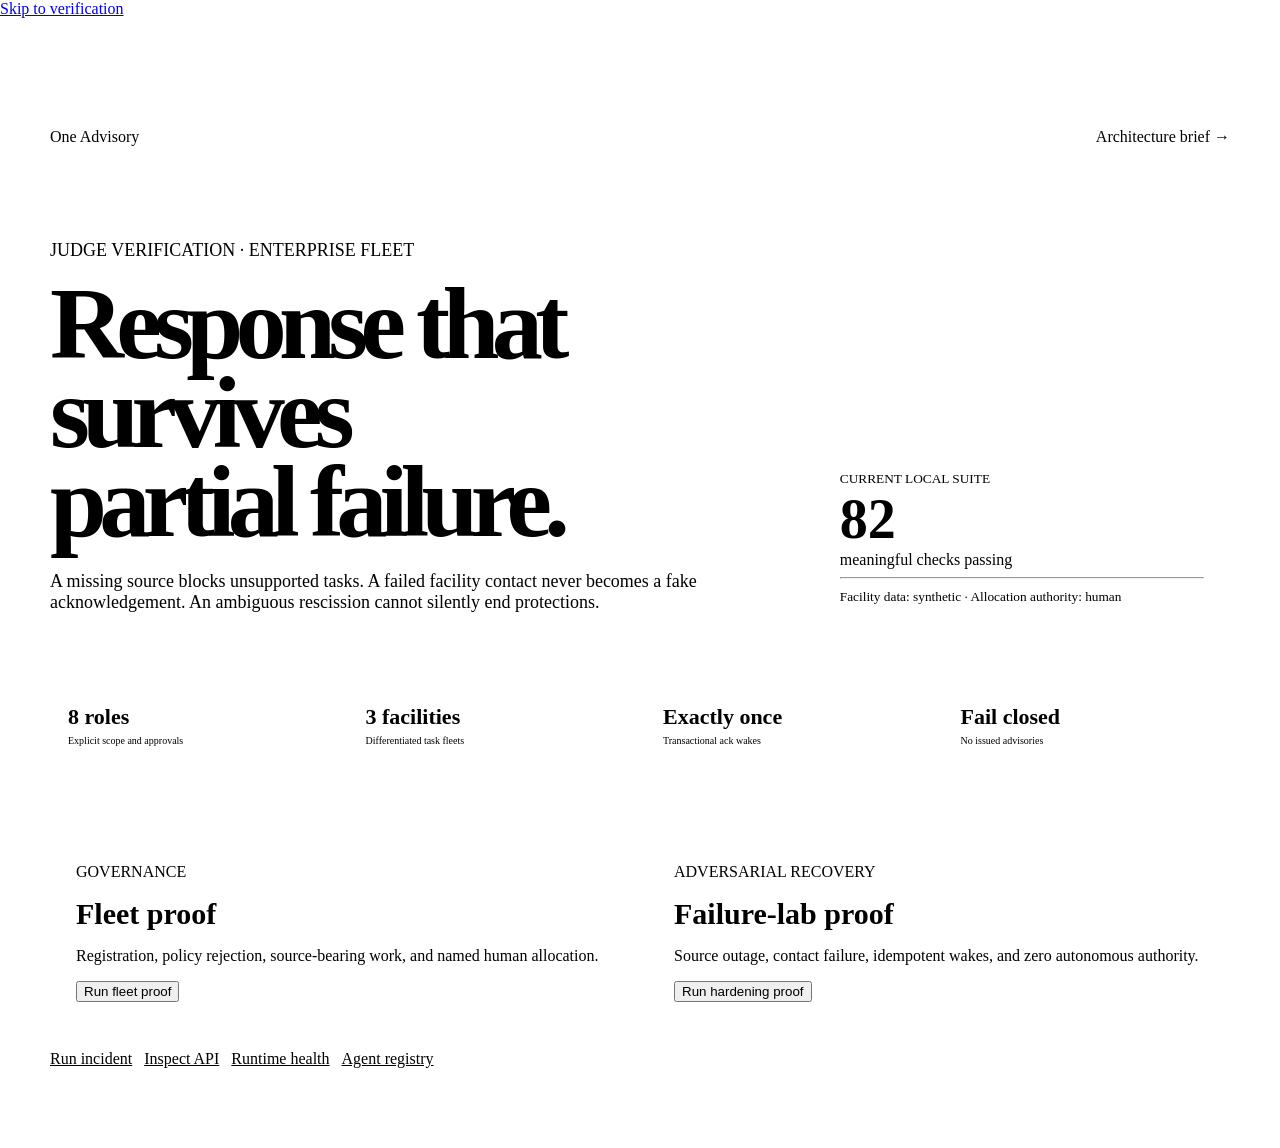
==== app/web/hardening.html @ c5f3b222 "Build hardened one-advisory hackathon submission" ====
<!doctype html><html lang="en" data-theme="dark"><head><meta charset="utf-8"><meta name="viewport" content="width=device-width,initial-scale=1"><meta name="description" content="One Advisory judge verification console"><title>One Advisory — Verification console</title><link rel="stylesheet" href="/static/styles.css"><style>
body{margin:0}.verify{max-width:1180px;margin:auto;padding:110px 24px 80px}.top{display:flex;justify-content:space-between;align-items:center;margin-bottom:76px}.top a{color:inherit;text-decoration:none}.hero{display:grid;grid-template-columns:1.25fr .75fr;gap:70px;align-items:end}.hero h1{font-size:clamp(54px,8vw,108px);line-height:.87;letter-spacing:-.075em;margin:8px 0 25px}.hero h1 span{color:var(--blue)}.hero>div>p{max-width:730px;color:var(--muted);font-size:18px}.stamp,.panel{background:var(--panel);border:1px solid var(--line);border-radius:20px;padding:26px;box-shadow:var(--shadow)}.stamp strong{display:block;font-size:56px;color:var(--blue)}.stamp small{color:var(--muted)}.strip{display:grid;grid-template-columns:repeat(4,1fr);gap:10px;margin:55px 0}.strip div,.proof-row{background:var(--panel);border:1px solid var(--line);border-radius:14px;padding:18px}.strip b{display:block;font-size:22px}.strip span{font-size:10px;color:var(--muted)}.grid{display:grid;grid-template-columns:1fr 1fr;gap:16px}.panel h2{font-size:30px;margin:0 0 8px}.panel>p{color:var(--muted)}button{cursor:pointer}.proof-row{display:grid;grid-template-columns:22px 1fr auto;gap:10px;margin-top:8px;padding:11px;font-size:11px}.proof-row b,.proof-row span:first-child{color:var(--blue)}.links{display:flex;gap:12px;flex-wrap:wrap;margin-top:22px}.links a{color:var(--blue)}@media(max-width:800px){.hero,.grid{grid-template-columns:1fr}.strip{grid-template-columns:1fr 1fr}.verify{padding-top:70px}}
</style></head><body><a class="skip-link" href="#main">Skip to verification</a><main class="verify" id="main"><nav class="top"><a class="brand" href="/">One Advisory</a><a href="/judges/architecture">Architecture brief →</a></nav><section class="hero"><div><p class="kicker">JUDGE VERIFICATION · ENTERPRISE FLEET</p><h1>Response that survives<br><span>partial failure.</span></h1><p>A missing source blocks unsupported tasks. A failed facility contact never becomes a fake acknowledgement. An ambiguous rescission cannot silently end protections.</p></div><aside class="stamp"><small>CURRENT LOCAL SUITE</small><strong>82</strong><span>meaningful checks passing</span><hr><small>Facility data: synthetic · Allocation authority: human</small></aside></section><section class="strip"><div><b>8 roles</b><span>Explicit scope and approvals</span></div><div><b>3 facilities</b><span>Differentiated task fleets</span></div><div><b>Exactly once</b><span>Transactional ack wakes</span></div><div><b>Fail closed</b><span>No issued advisories</span></div></section><section class="grid"><article class="panel"><p class="kicker">GOVERNANCE</p><h2>Fleet proof</h2><p>Registration, policy rejection, source-bearing work, and named human allocation.</p><button class="button primary" data-proof="/api/proof" data-target="base">Run fleet proof</button><div id="base" aria-live="polite"></div></article><article class="panel"><p class="kicker">ADVERSARIAL RECOVERY</p><h2>Failure-lab proof</h2><p>Source outage, contact failure, idempotent wakes, and zero autonomous authority.</p><button class="button primary" data-proof="/api/hardening/proof" data-target="hard">Run hardening proof</button><div id="hard" aria-live="polite"></div></article></section><div class="links"><a href="/">Run incident</a><a href="/docs">Inspect API</a><a href="/health">Runtime health</a><a href="/api/registry">Agent registry</a></div></main><script>for(const button of document.querySelectorAll('[data-proof]'))button.onclick=async()=>{const box=document.getElementById(button.dataset.target);box.innerHTML='<p>Running current service…</p>';try{const d=await fetch(button.dataset.proof).then(r=>r.json());box.innerHTML=`<p><strong>${d.passed}/${d.total} passed</strong></p>`+d.checks.map(x=>`<div class="proof-row"><span>${x.pass?'✓':'×'}</span><span>${x.check}</span><b>${x.pass?'PASS':'FAIL'}</b></div>`).join('')}catch(e){box.textContent='Proof endpoint unavailable.'}};</script></body></html>
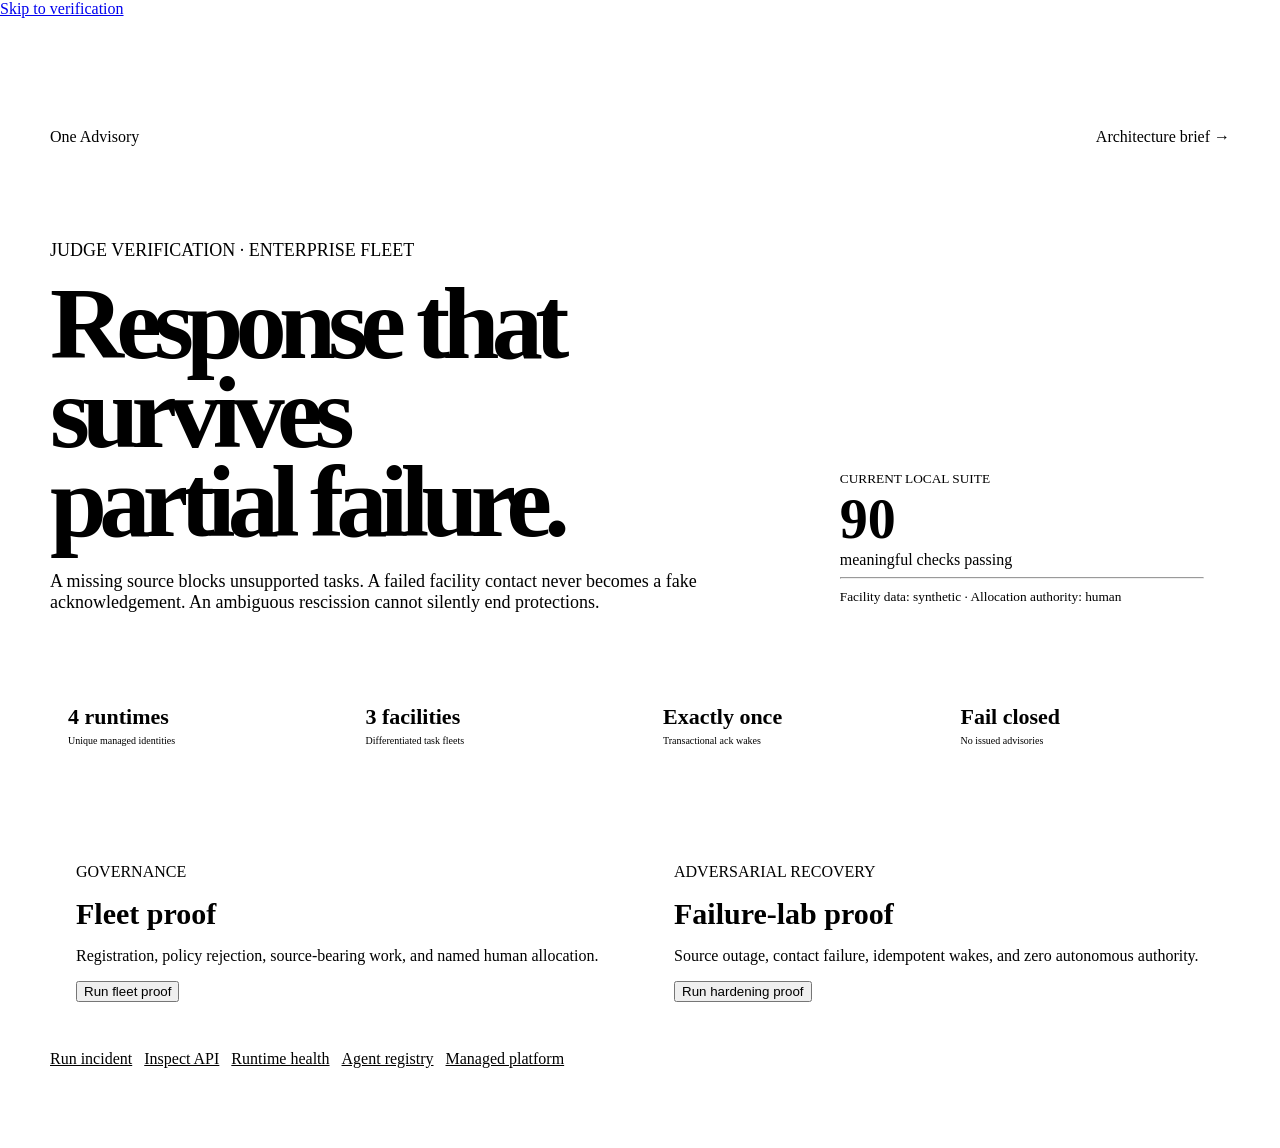
==== commit c3f4b24c: "Add managed agent platform and authenticated workers" ====
--- a/app/web/hardening.html
+++ b/app/web/hardening.html
@@ -1,3 +1,3 @@
-<!doctype html><html lang="en" data-theme="dark"><head><meta charset="utf-8"><meta name="viewport" content="width=device-width,initial-scale=1"><meta name="description" content="One Advisory judge verification console"><title>One Advisory — Verification console</title><link rel="stylesheet" href="/static/styles.css"><style>
+﻿<!doctype html><html lang="en" data-theme="dark"><head><meta charset="utf-8"><meta name="viewport" content="width=device-width,initial-scale=1"><meta name="description" content="One Advisory judge verification console"><title>One Advisory — Verification console</title><link rel="stylesheet" href="/static/styles.css"><style>
 body{margin:0}.verify{max-width:1180px;margin:auto;padding:110px 24px 80px}.top{display:flex;justify-content:space-between;align-items:center;margin-bottom:76px}.top a{color:inherit;text-decoration:none}.hero{display:grid;grid-template-columns:1.25fr .75fr;gap:70px;align-items:end}.hero h1{font-size:clamp(54px,8vw,108px);line-height:.87;letter-spacing:-.075em;margin:8px 0 25px}.hero h1 span{color:var(--blue)}.hero>div>p{max-width:730px;color:var(--muted);font-size:18px}.stamp,.panel{background:var(--panel);border:1px solid var(--line);border-radius:20px;padding:26px;box-shadow:var(--shadow)}.stamp strong{display:block;font-size:56px;color:var(--blue)}.stamp small{color:var(--muted)}.strip{display:grid;grid-template-columns:repeat(4,1fr);gap:10px;margin:55px 0}.strip div,.proof-row{background:var(--panel);border:1px solid var(--line);border-radius:14px;padding:18px}.strip b{display:block;font-size:22px}.strip span{font-size:10px;color:var(--muted)}.grid{display:grid;grid-template-columns:1fr 1fr;gap:16px}.panel h2{font-size:30px;margin:0 0 8px}.panel>p{color:var(--muted)}button{cursor:pointer}.proof-row{display:grid;grid-template-columns:22px 1fr auto;gap:10px;margin-top:8px;padding:11px;font-size:11px}.proof-row b,.proof-row span:first-child{color:var(--blue)}.links{display:flex;gap:12px;flex-wrap:wrap;margin-top:22px}.links a{color:var(--blue)}@media(max-width:800px){.hero,.grid{grid-template-columns:1fr}.strip{grid-template-columns:1fr 1fr}.verify{padding-top:70px}}
-</style></head><body><a class="skip-link" href="#main">Skip to verification</a><main class="verify" id="main"><nav class="top"><a class="brand" href="/">One Advisory</a><a href="/judges/architecture">Architecture brief →</a></nav><section class="hero"><div><p class="kicker">JUDGE VERIFICATION · ENTERPRISE FLEET</p><h1>Response that survives<br><span>partial failure.</span></h1><p>A missing source blocks unsupported tasks. A failed facility contact never becomes a fake acknowledgement. An ambiguous rescission cannot silently end protections.</p></div><aside class="stamp"><small>CURRENT LOCAL SUITE</small><strong>82</strong><span>meaningful checks passing</span><hr><small>Facility data: synthetic · Allocation authority: human</small></aside></section><section class="strip"><div><b>8 roles</b><span>Explicit scope and approvals</span></div><div><b>3 facilities</b><span>Differentiated task fleets</span></div><div><b>Exactly once</b><span>Transactional ack wakes</span></div><div><b>Fail closed</b><span>No issued advisories</span></div></section><section class="grid"><article class="panel"><p class="kicker">GOVERNANCE</p><h2>Fleet proof</h2><p>Registration, policy rejection, source-bearing work, and named human allocation.</p><button class="button primary" data-proof="/api/proof" data-target="base">Run fleet proof</button><div id="base" aria-live="polite"></div></article><article class="panel"><p class="kicker">ADVERSARIAL RECOVERY</p><h2>Failure-lab proof</h2><p>Source outage, contact failure, idempotent wakes, and zero autonomous authority.</p><button class="button primary" data-proof="/api/hardening/proof" data-target="hard">Run hardening proof</button><div id="hard" aria-live="polite"></div></article></section><div class="links"><a href="/">Run incident</a><a href="/docs">Inspect API</a><a href="/health">Runtime health</a><a href="/api/registry">Agent registry</a></div></main><script>for(const button of document.querySelectorAll('[data-proof]'))button.onclick=async()=>{const box=document.getElementById(button.dataset.target);box.innerHTML='<p>Running current service…</p>';try{const d=await fetch(button.dataset.proof).then(r=>r.json());box.innerHTML=`<p><strong>${d.passed}/${d.total} passed</strong></p>`+d.checks.map(x=>`<div class="proof-row"><span>${x.pass?'✓':'×'}</span><span>${x.check}</span><b>${x.pass?'PASS':'FAIL'}</b></div>`).join('')}catch(e){box.textContent='Proof endpoint unavailable.'}};</script></body></html>
+</style></head><body><a class="skip-link" href="#main">Skip to verification</a><main class="verify" id="main"><nav class="top"><a class="brand" href="/">One Advisory</a><a href="/judges/architecture">Architecture brief →</a></nav><section class="hero"><div><p class="kicker">JUDGE VERIFICATION · ENTERPRISE FLEET</p><h1>Response that survives<br><span>partial failure.</span></h1><p>A missing source blocks unsupported tasks. A failed facility contact never becomes a fake acknowledgement. An ambiguous rescission cannot silently end protections.</p></div><aside class="stamp"><small>CURRENT LOCAL SUITE</small><strong>90</strong><span>meaningful checks passing</span><hr><small>Facility data: synthetic · Allocation authority: human</small></aside></section><section class="strip"><div><b>4 runtimes</b><span>Unique managed identities</span></div><div><b>3 facilities</b><span>Differentiated task fleets</span></div><div><b>Exactly once</b><span>Transactional ack wakes</span></div><div><b>Fail closed</b><span>No issued advisories</span></div></section><section class="grid"><article class="panel"><p class="kicker">GOVERNANCE</p><h2>Fleet proof</h2><p>Registration, policy rejection, source-bearing work, and named human allocation.</p><button class="button primary" data-proof="/api/proof" data-target="base">Run fleet proof</button><div id="base" aria-live="polite"></div></article><article class="panel"><p class="kicker">ADVERSARIAL RECOVERY</p><h2>Failure-lab proof</h2><p>Source outage, contact failure, idempotent wakes, and zero autonomous authority.</p><button class="button primary" data-proof="/api/hardening/proof" data-target="hard">Run hardening proof</button><div id="hard" aria-live="polite"></div></article></section><div class="links"><a href="/">Run incident</a><a href="/docs">Inspect API</a><a href="/health">Runtime health</a><a href="/api/registry">Agent registry</a><a href="/api/platform">Managed platform</a></div></main><script>for(const button of document.querySelectorAll('[data-proof]'))button.onclick=async()=>{const box=document.getElementById(button.dataset.target);box.innerHTML='<p>Running current service…</p>';try{const d=await fetch(button.dataset.proof).then(r=>r.json());box.innerHTML=`<p><strong>${d.passed}/${d.total} passed</strong></p>`+d.checks.map(x=>`<div class="proof-row"><span>${x.pass?'✓':'×'}</span><span>${x.check}</span><b>${x.pass?'PASS':'FAIL'}</b></div>`).join('')}catch(e){box.textContent='Proof endpoint unavailable.'}};</script></body></html>
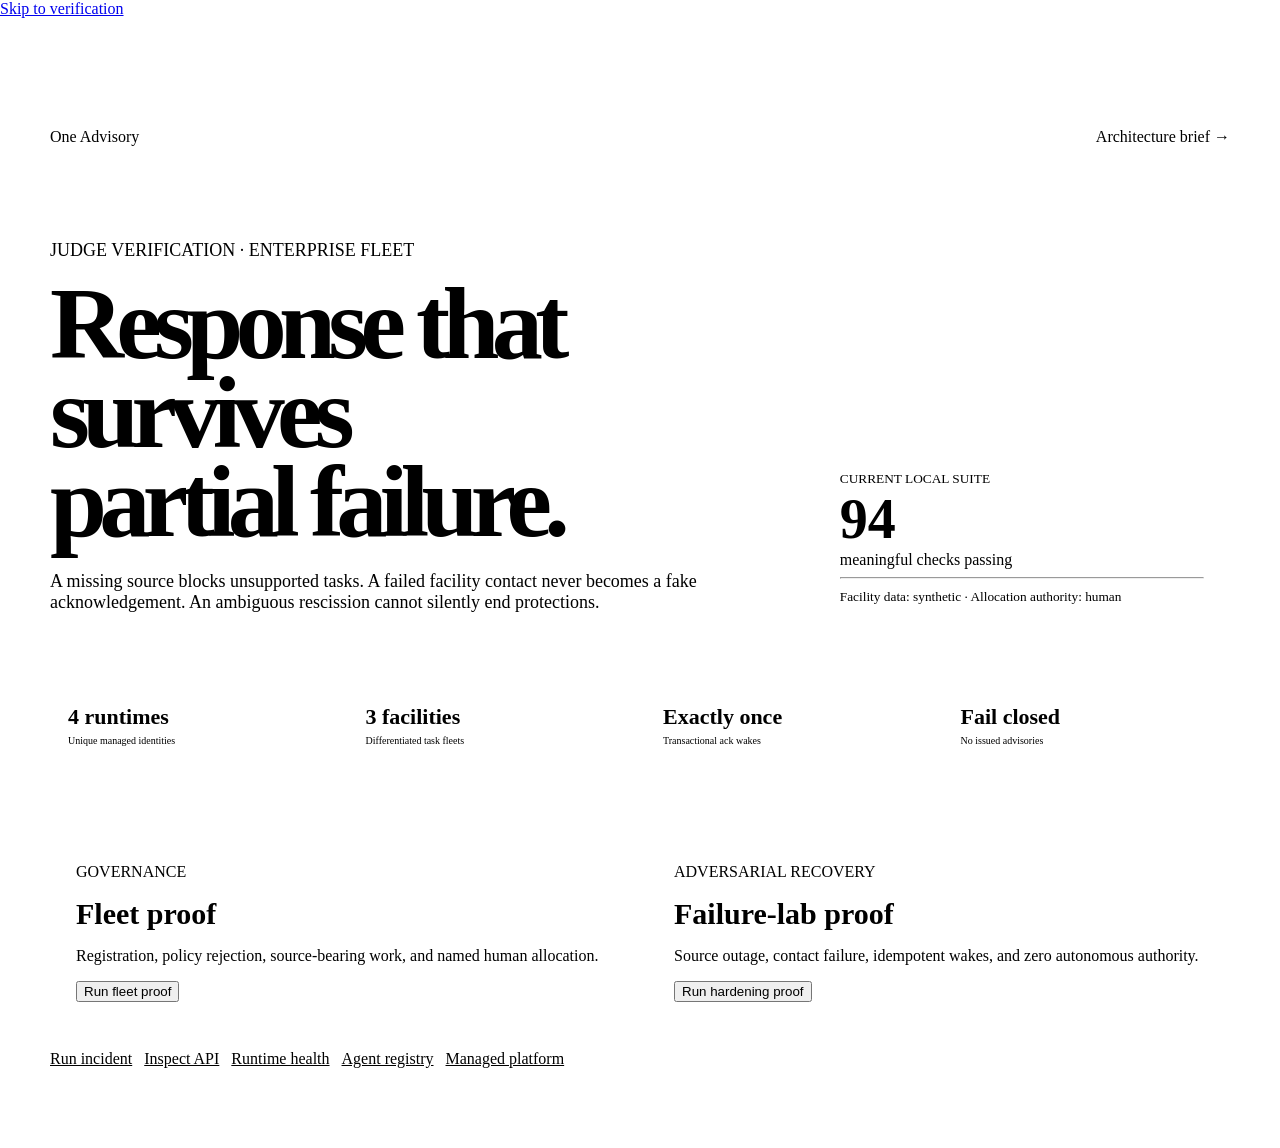
==== commit 8c4b809c: "feat: add state-aware guided navigation" ====
--- a/app/web/hardening.html
+++ b/app/web/hardening.html
@@ -1,3 +1,3 @@
-﻿<!doctype html><html lang="en" data-theme="dark"><head><meta charset="utf-8"><meta name="viewport" content="width=device-width,initial-scale=1"><meta name="description" content="One Advisory judge verification console"><title>One Advisory — Verification console</title><link rel="stylesheet" href="/static/styles.css"><style>
+<!doctype html><html lang="en" data-theme="dark"><head><meta charset="utf-8"><meta name="viewport" content="width=device-width,initial-scale=1"><meta name="description" content="One Advisory judge verification console"><title>One Advisory — Verification console</title><link rel="stylesheet" href="/static/styles.css"><style>
 body{margin:0}.verify{max-width:1180px;margin:auto;padding:110px 24px 80px}.top{display:flex;justify-content:space-between;align-items:center;margin-bottom:76px}.top a{color:inherit;text-decoration:none}.hero{display:grid;grid-template-columns:1.25fr .75fr;gap:70px;align-items:end}.hero h1{font-size:clamp(54px,8vw,108px);line-height:.87;letter-spacing:-.075em;margin:8px 0 25px}.hero h1 span{color:var(--blue)}.hero>div>p{max-width:730px;color:var(--muted);font-size:18px}.stamp,.panel{background:var(--panel);border:1px solid var(--line);border-radius:20px;padding:26px;box-shadow:var(--shadow)}.stamp strong{display:block;font-size:56px;color:var(--blue)}.stamp small{color:var(--muted)}.strip{display:grid;grid-template-columns:repeat(4,1fr);gap:10px;margin:55px 0}.strip div,.proof-row{background:var(--panel);border:1px solid var(--line);border-radius:14px;padding:18px}.strip b{display:block;font-size:22px}.strip span{font-size:10px;color:var(--muted)}.grid{display:grid;grid-template-columns:1fr 1fr;gap:16px}.panel h2{font-size:30px;margin:0 0 8px}.panel>p{color:var(--muted)}button{cursor:pointer}.proof-row{display:grid;grid-template-columns:22px 1fr auto;gap:10px;margin-top:8px;padding:11px;font-size:11px}.proof-row b,.proof-row span:first-child{color:var(--blue)}.links{display:flex;gap:12px;flex-wrap:wrap;margin-top:22px}.links a{color:var(--blue)}@media(max-width:800px){.hero,.grid{grid-template-columns:1fr}.strip{grid-template-columns:1fr 1fr}.verify{padding-top:70px}}
-</style></head><body><a class="skip-link" href="#main">Skip to verification</a><main class="verify" id="main"><nav class="top"><a class="brand" href="/">One Advisory</a><a href="/judges/architecture">Architecture brief →</a></nav><section class="hero"><div><p class="kicker">JUDGE VERIFICATION · ENTERPRISE FLEET</p><h1>Response that survives<br><span>partial failure.</span></h1><p>A missing source blocks unsupported tasks. A failed facility contact never becomes a fake acknowledgement. An ambiguous rescission cannot silently end protections.</p></div><aside class="stamp"><small>CURRENT LOCAL SUITE</small><strong>90</strong><span>meaningful checks passing</span><hr><small>Facility data: synthetic · Allocation authority: human</small></aside></section><section class="strip"><div><b>4 runtimes</b><span>Unique managed identities</span></div><div><b>3 facilities</b><span>Differentiated task fleets</span></div><div><b>Exactly once</b><span>Transactional ack wakes</span></div><div><b>Fail closed</b><span>No issued advisories</span></div></section><section class="grid"><article class="panel"><p class="kicker">GOVERNANCE</p><h2>Fleet proof</h2><p>Registration, policy rejection, source-bearing work, and named human allocation.</p><button class="button primary" data-proof="/api/proof" data-target="base">Run fleet proof</button><div id="base" aria-live="polite"></div></article><article class="panel"><p class="kicker">ADVERSARIAL RECOVERY</p><h2>Failure-lab proof</h2><p>Source outage, contact failure, idempotent wakes, and zero autonomous authority.</p><button class="button primary" data-proof="/api/hardening/proof" data-target="hard">Run hardening proof</button><div id="hard" aria-live="polite"></div></article></section><div class="links"><a href="/">Run incident</a><a href="/docs">Inspect API</a><a href="/health">Runtime health</a><a href="/api/registry">Agent registry</a><a href="/api/platform">Managed platform</a></div></main><script>for(const button of document.querySelectorAll('[data-proof]'))button.onclick=async()=>{const box=document.getElementById(button.dataset.target);box.innerHTML='<p>Running current service…</p>';try{const d=await fetch(button.dataset.proof).then(r=>r.json());box.innerHTML=`<p><strong>${d.passed}/${d.total} passed</strong></p>`+d.checks.map(x=>`<div class="proof-row"><span>${x.pass?'✓':'×'}</span><span>${x.check}</span><b>${x.pass?'PASS':'FAIL'}</b></div>`).join('')}catch(e){box.textContent='Proof endpoint unavailable.'}};</script></body></html>
+</style></head><body><a class="skip-link" href="#main">Skip to verification</a><main class="verify" id="main"><nav class="top"><a class="brand" href="/">One Advisory</a><a href="/judges/architecture">Architecture brief →</a></nav><section class="hero"><div><p class="kicker">JUDGE VERIFICATION · ENTERPRISE FLEET</p><h1>Response that survives<br><span>partial failure.</span></h1><p>A missing source blocks unsupported tasks. A failed facility contact never becomes a fake acknowledgement. An ambiguous rescission cannot silently end protections.</p></div><aside class="stamp"><small>CURRENT LOCAL SUITE</small><strong>94</strong><span>meaningful checks passing</span><hr><small>Facility data: synthetic · Allocation authority: human</small></aside></section><section class="strip"><div><b>4 runtimes</b><span>Unique managed identities</span></div><div><b>3 facilities</b><span>Differentiated task fleets</span></div><div><b>Exactly once</b><span>Transactional ack wakes</span></div><div><b>Fail closed</b><span>No issued advisories</span></div></section><section class="grid"><article class="panel"><p class="kicker">GOVERNANCE</p><h2>Fleet proof</h2><p>Registration, policy rejection, source-bearing work, and named human allocation.</p><button class="button primary" data-proof="/api/proof" data-target="base">Run fleet proof</button><div id="base" aria-live="polite"></div></article><article class="panel"><p class="kicker">ADVERSARIAL RECOVERY</p><h2>Failure-lab proof</h2><p>Source outage, contact failure, idempotent wakes, and zero autonomous authority.</p><button class="button primary" data-proof="/api/hardening/proof" data-target="hard">Run hardening proof</button><div id="hard" aria-live="polite"></div></article></section><div class="links"><a href="/">Run incident</a><a href="/docs">Inspect API</a><a href="/health">Runtime health</a><a href="/api/registry">Agent registry</a><a href="/api/platform">Managed platform</a></div></main><script>for(const button of document.querySelectorAll('[data-proof]'))button.onclick=async()=>{const box=document.getElementById(button.dataset.target);box.innerHTML='<p>Running current service…</p>';try{const d=await fetch(button.dataset.proof).then(r=>r.json());box.innerHTML=`<p><strong>${d.passed}/${d.total} passed</strong></p>`+d.checks.map(x=>`<div class="proof-row"><span>${x.pass?'✓':'×'}</span><span>${x.check}</span><b>${x.pass?'PASS':'FAIL'}</b></div>`).join('')}catch(e){box.textContent='Proof endpoint unavailable.'}};</script></body></html>
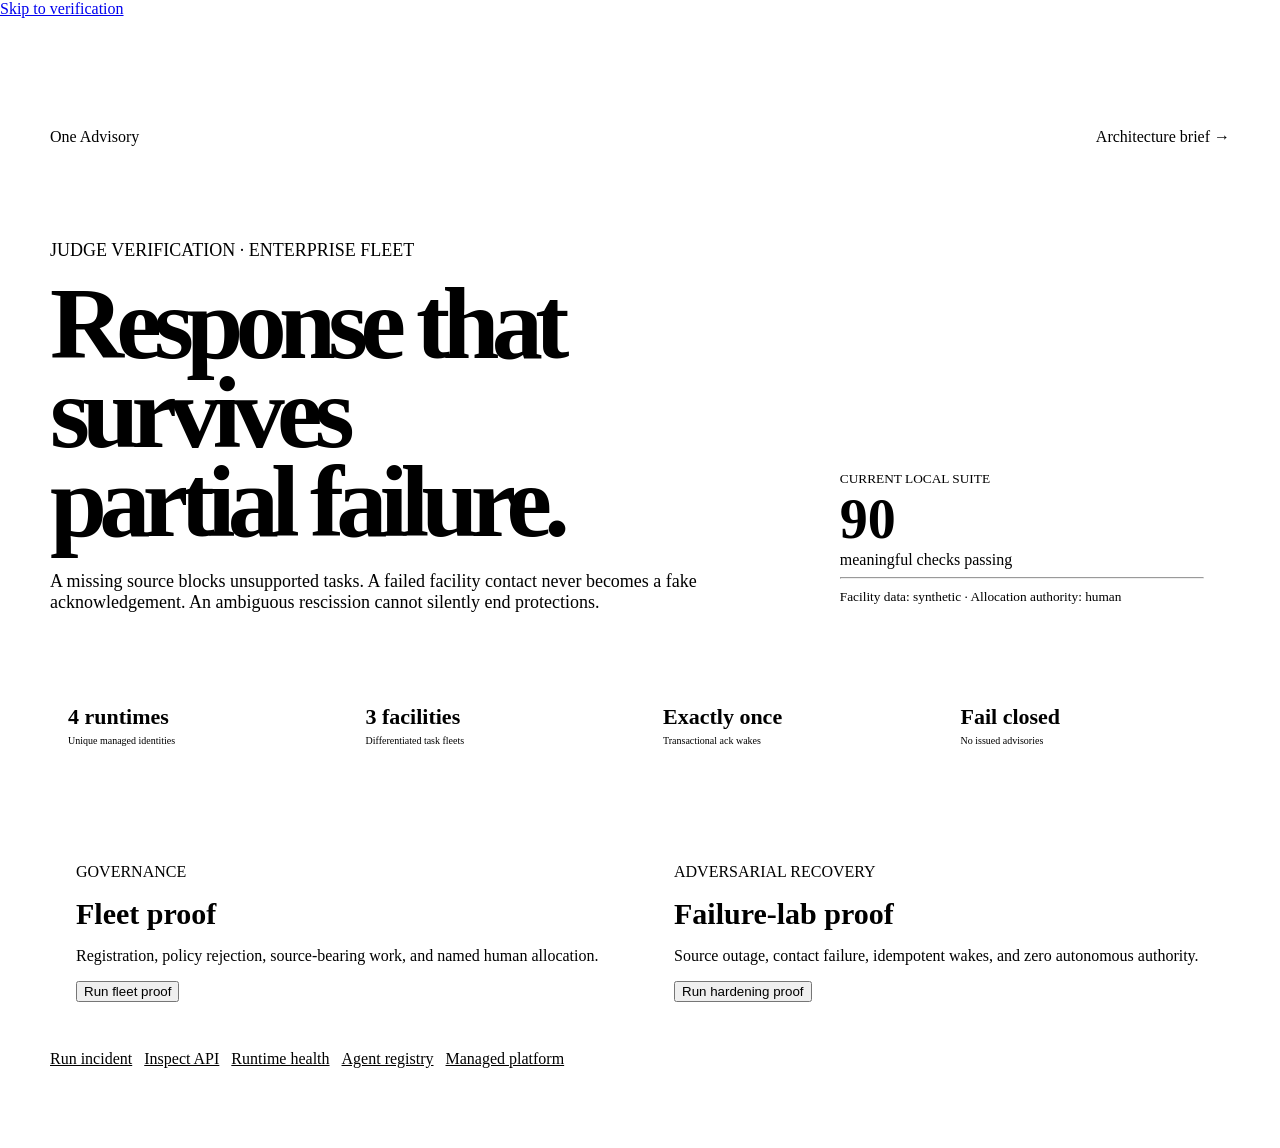
==== commit 7d85302a: "revert: remove guided navigation" ====
--- a/app/web/hardening.html
+++ b/app/web/hardening.html
@@ -1,3 +1,3 @@
-<!doctype html><html lang="en" data-theme="dark"><head><meta charset="utf-8"><meta name="viewport" content="width=device-width,initial-scale=1"><meta name="description" content="One Advisory judge verification console"><title>One Advisory — Verification console</title><link rel="stylesheet" href="/static/styles.css"><style>
+﻿<!doctype html><html lang="en" data-theme="dark"><head><meta charset="utf-8"><meta name="viewport" content="width=device-width,initial-scale=1"><meta name="description" content="One Advisory judge verification console"><title>One Advisory — Verification console</title><link rel="stylesheet" href="/static/styles.css"><style>
 body{margin:0}.verify{max-width:1180px;margin:auto;padding:110px 24px 80px}.top{display:flex;justify-content:space-between;align-items:center;margin-bottom:76px}.top a{color:inherit;text-decoration:none}.hero{display:grid;grid-template-columns:1.25fr .75fr;gap:70px;align-items:end}.hero h1{font-size:clamp(54px,8vw,108px);line-height:.87;letter-spacing:-.075em;margin:8px 0 25px}.hero h1 span{color:var(--blue)}.hero>div>p{max-width:730px;color:var(--muted);font-size:18px}.stamp,.panel{background:var(--panel);border:1px solid var(--line);border-radius:20px;padding:26px;box-shadow:var(--shadow)}.stamp strong{display:block;font-size:56px;color:var(--blue)}.stamp small{color:var(--muted)}.strip{display:grid;grid-template-columns:repeat(4,1fr);gap:10px;margin:55px 0}.strip div,.proof-row{background:var(--panel);border:1px solid var(--line);border-radius:14px;padding:18px}.strip b{display:block;font-size:22px}.strip span{font-size:10px;color:var(--muted)}.grid{display:grid;grid-template-columns:1fr 1fr;gap:16px}.panel h2{font-size:30px;margin:0 0 8px}.panel>p{color:var(--muted)}button{cursor:pointer}.proof-row{display:grid;grid-template-columns:22px 1fr auto;gap:10px;margin-top:8px;padding:11px;font-size:11px}.proof-row b,.proof-row span:first-child{color:var(--blue)}.links{display:flex;gap:12px;flex-wrap:wrap;margin-top:22px}.links a{color:var(--blue)}@media(max-width:800px){.hero,.grid{grid-template-columns:1fr}.strip{grid-template-columns:1fr 1fr}.verify{padding-top:70px}}
-</style></head><body><a class="skip-link" href="#main">Skip to verification</a><main class="verify" id="main"><nav class="top"><a class="brand" href="/">One Advisory</a><a href="/judges/architecture">Architecture brief →</a></nav><section class="hero"><div><p class="kicker">JUDGE VERIFICATION · ENTERPRISE FLEET</p><h1>Response that survives<br><span>partial failure.</span></h1><p>A missing source blocks unsupported tasks. A failed facility contact never becomes a fake acknowledgement. An ambiguous rescission cannot silently end protections.</p></div><aside class="stamp"><small>CURRENT LOCAL SUITE</small><strong>94</strong><span>meaningful checks passing</span><hr><small>Facility data: synthetic · Allocation authority: human</small></aside></section><section class="strip"><div><b>4 runtimes</b><span>Unique managed identities</span></div><div><b>3 facilities</b><span>Differentiated task fleets</span></div><div><b>Exactly once</b><span>Transactional ack wakes</span></div><div><b>Fail closed</b><span>No issued advisories</span></div></section><section class="grid"><article class="panel"><p class="kicker">GOVERNANCE</p><h2>Fleet proof</h2><p>Registration, policy rejection, source-bearing work, and named human allocation.</p><button class="button primary" data-proof="/api/proof" data-target="base">Run fleet proof</button><div id="base" aria-live="polite"></div></article><article class="panel"><p class="kicker">ADVERSARIAL RECOVERY</p><h2>Failure-lab proof</h2><p>Source outage, contact failure, idempotent wakes, and zero autonomous authority.</p><button class="button primary" data-proof="/api/hardening/proof" data-target="hard">Run hardening proof</button><div id="hard" aria-live="polite"></div></article></section><div class="links"><a href="/">Run incident</a><a href="/docs">Inspect API</a><a href="/health">Runtime health</a><a href="/api/registry">Agent registry</a><a href="/api/platform">Managed platform</a></div></main><script>for(const button of document.querySelectorAll('[data-proof]'))button.onclick=async()=>{const box=document.getElementById(button.dataset.target);box.innerHTML='<p>Running current service…</p>';try{const d=await fetch(button.dataset.proof).then(r=>r.json());box.innerHTML=`<p><strong>${d.passed}/${d.total} passed</strong></p>`+d.checks.map(x=>`<div class="proof-row"><span>${x.pass?'✓':'×'}</span><span>${x.check}</span><b>${x.pass?'PASS':'FAIL'}</b></div>`).join('')}catch(e){box.textContent='Proof endpoint unavailable.'}};</script></body></html>
+</style></head><body><a class="skip-link" href="#main">Skip to verification</a><main class="verify" id="main"><nav class="top"><a class="brand" href="/">One Advisory</a><a href="/judges/architecture">Architecture brief →</a></nav><section class="hero"><div><p class="kicker">JUDGE VERIFICATION · ENTERPRISE FLEET</p><h1>Response that survives<br><span>partial failure.</span></h1><p>A missing source blocks unsupported tasks. A failed facility contact never becomes a fake acknowledgement. An ambiguous rescission cannot silently end protections.</p></div><aside class="stamp"><small>CURRENT LOCAL SUITE</small><strong>90</strong><span>meaningful checks passing</span><hr><small>Facility data: synthetic · Allocation authority: human</small></aside></section><section class="strip"><div><b>4 runtimes</b><span>Unique managed identities</span></div><div><b>3 facilities</b><span>Differentiated task fleets</span></div><div><b>Exactly once</b><span>Transactional ack wakes</span></div><div><b>Fail closed</b><span>No issued advisories</span></div></section><section class="grid"><article class="panel"><p class="kicker">GOVERNANCE</p><h2>Fleet proof</h2><p>Registration, policy rejection, source-bearing work, and named human allocation.</p><button class="button primary" data-proof="/api/proof" data-target="base">Run fleet proof</button><div id="base" aria-live="polite"></div></article><article class="panel"><p class="kicker">ADVERSARIAL RECOVERY</p><h2>Failure-lab proof</h2><p>Source outage, contact failure, idempotent wakes, and zero autonomous authority.</p><button class="button primary" data-proof="/api/hardening/proof" data-target="hard">Run hardening proof</button><div id="hard" aria-live="polite"></div></article></section><div class="links"><a href="/">Run incident</a><a href="/docs">Inspect API</a><a href="/health">Runtime health</a><a href="/api/registry">Agent registry</a><a href="/api/platform">Managed platform</a></div></main><script>for(const button of document.querySelectorAll('[data-proof]'))button.onclick=async()=>{const box=document.getElementById(button.dataset.target);box.innerHTML='<p>Running current service…</p>';try{const d=await fetch(button.dataset.proof).then(r=>r.json());box.innerHTML=`<p><strong>${d.passed}/${d.total} passed</strong></p>`+d.checks.map(x=>`<div class="proof-row"><span>${x.pass?'✓':'×'}</span><span>${x.check}</span><b>${x.pass?'PASS':'FAIL'}</b></div>`).join('')}catch(e){box.textContent='Proof endpoint unavailable.'}};</script></body></html>
